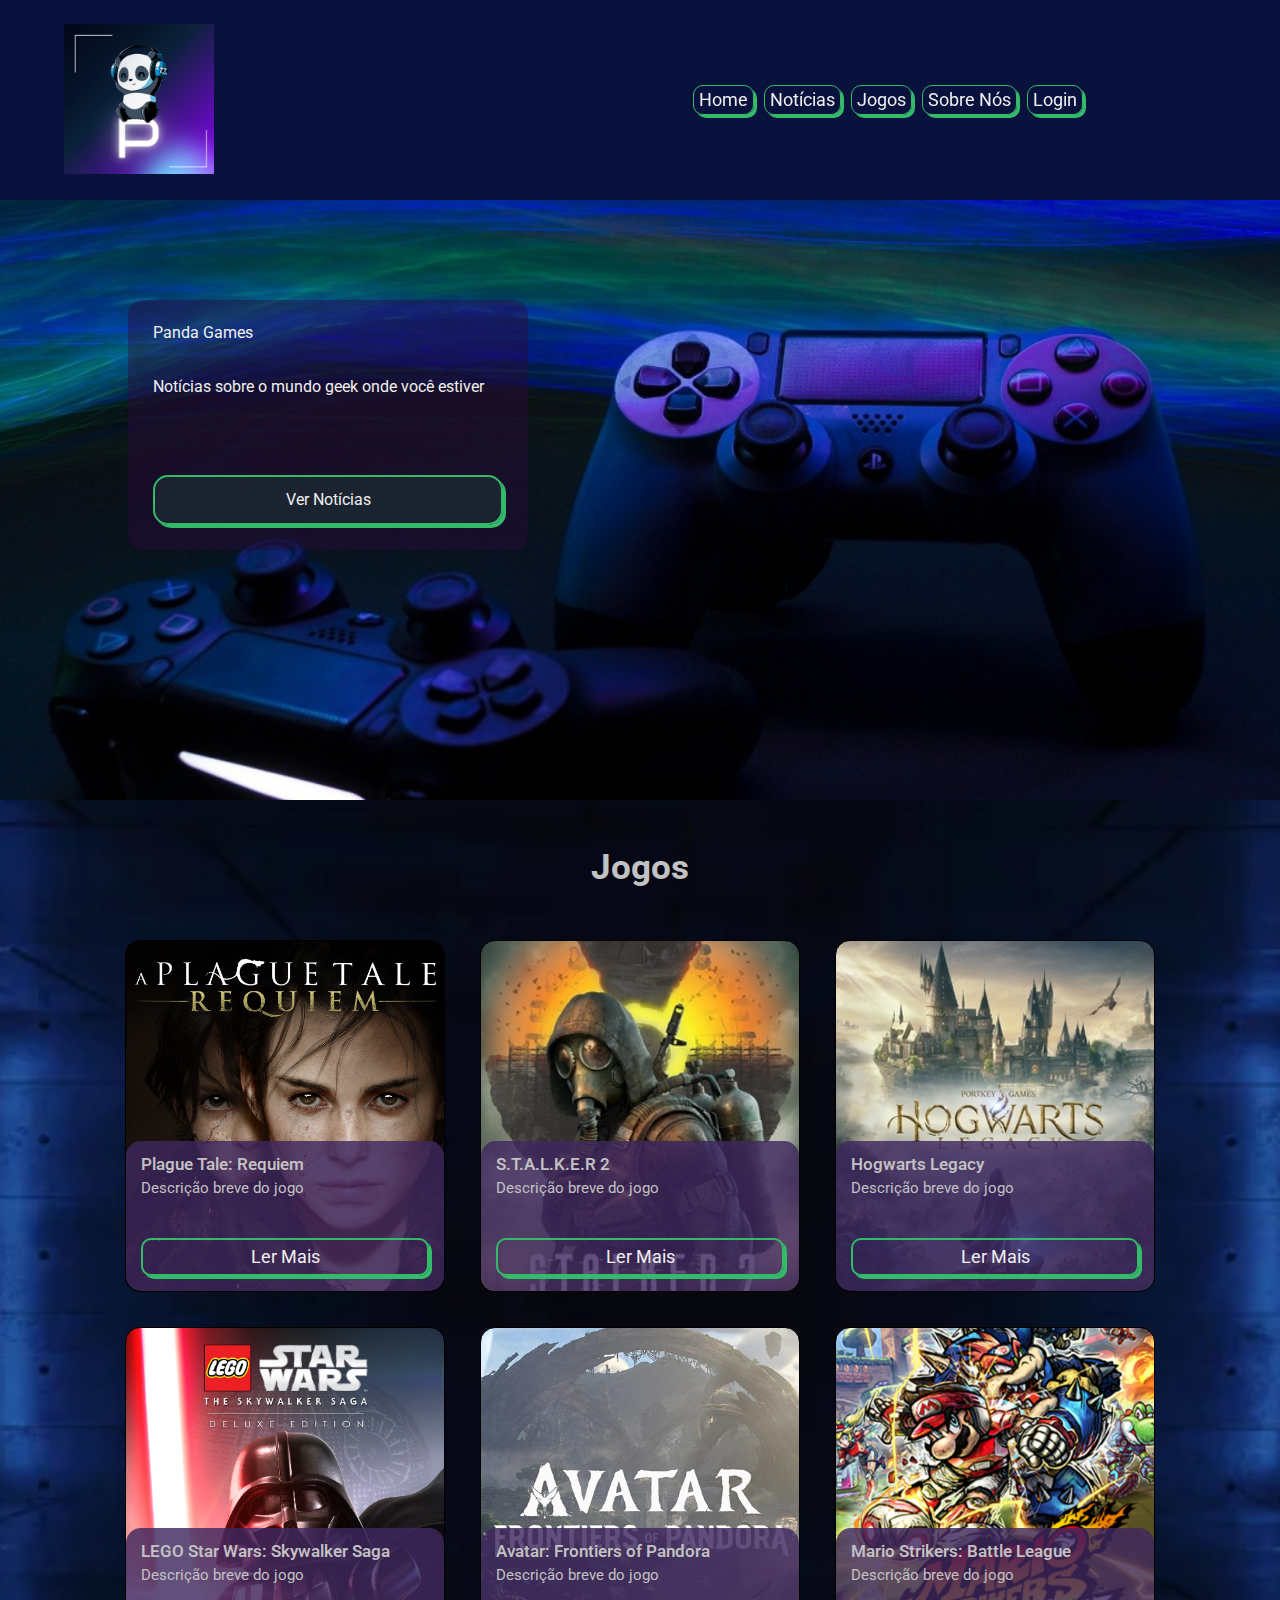
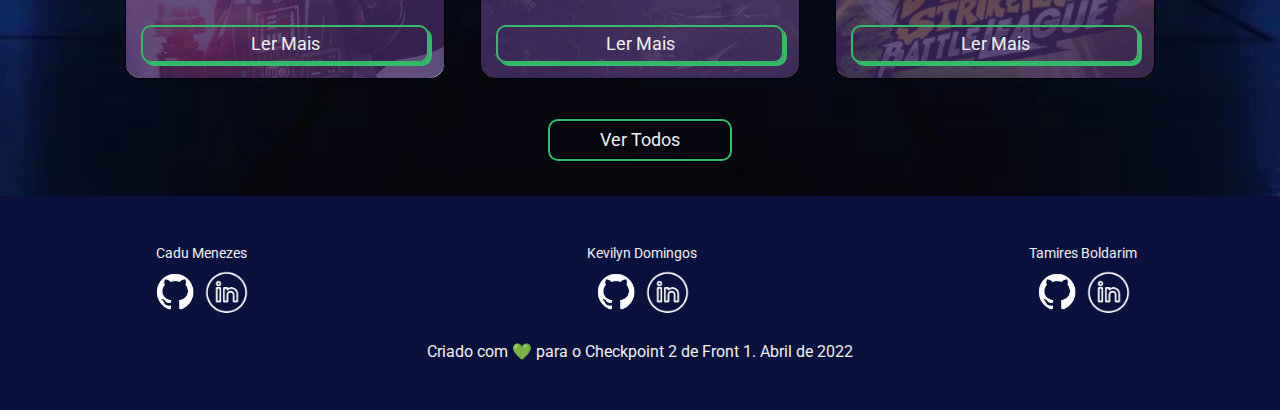
==== index.html @ f85a1b62 "teste do parallax pesado" ====
<!DOCTYPE html>
<html lang="pt-br">
    <head>
        <title>DH | PandaGames</title>
        <link rel="shortcut icon" href="imagens/panda.svg" type="image/x-icon">
        <meta charset="UTF-8">
        <meta name="viewport" content="width=device-width, initial-scale=1">
        <link rel="stylesheet" href="reset/reset.css">
        <link href="css/style.css" rel="stylesheet">
        <link href="css/styleindex.css" rel="stylesheet">
        <link href="https://fonts.googleapis.com/css2?family=Roboto&display=swap" rel="stylesheet">


    </head>
    <body>
        <header>
            <section class="cabecalho" id="cabecalho">
                <section class="logo">
                    <img src="imagens/logo_pandav2.png" alt="logo panda">
                </section>
                <section class="links">
                    <a href="#cabecalho" class="item">Home</a>
                    <a href="html/noticias.html" class="item">Notícias</a>
                    <a href="#jogos" class="item">Jogos</a>
                    <a href="html/sobre.html" class="item">Sobre Nós</a>
                    <a href="html/login.html" class="item">Login</a>
                </section>
            </section>
        </header>

        <main>
            <section class="banner">
                <section class="content-banner">
                    <section class="floating-card">
                        <h1>Panda Games</h1>
                        <p>Notícias sobre o mundo geek onde você estiver</p>
                    </section>
                        <a href="html/noticias.html">Ver Notícias</a>
                </section>
            </section>
            
            <!--Teste do Parallax
            <div class="parallax">
                <div class="parallax__layer parallax__layer__0">
                    <img src="https://s.electerious.com/parallaxscene/p0.png" />
                </div>
                <div class="parallax__layer parallax__layer__1">
                    <img src="https://s.electerious.com/parallaxscene/p1.png" />
                </div>
                <div class="parallax__layer parallax__layer__2">
                    <img src="https://s.electerious.com/parallaxscene/p2.png" />
                </div>
                <div class="parallax__layer parallax__layer__3">
                    <img src="https://s.electerious.com/parallaxscene/p3.png" />
                </div>
                <div class="parallax__layer parallax__layer__4">
                    <img src="https://s.electerious.com/parallaxscene/p4.png" />
                </div>
                <div class="parallax__layer parallax__layer__5">
                    <img src="https://s.electerious.com/parallaxscene/p6.png" />
                </div>
                <div class="parallax__cover"></div>
            </div>
            Fim do teste-->

            <section class="content-jogos" id="jogos">
                <h2>Jogos</h2>
                <section class="content-cards">
                    <section class="cards plague"> <!--Card 1-->
                        <section class="desc-card">
                            <section class="content-desc">
                                <h3>Plague Tale: Requiem</h3>
                                <p>Descrição breve do jogo</p>
                            </section>
                            <a href="html/jogos/plague.html">Ler Mais</a>
                        </section>
                    </section>
                    <section class="cards stalker"><!--Card 2-->
                        <section class="desc-card">
                            <section class="content-desc">
                                <h3>S.T.A.L.K.E.R 2</h3>
                                <p>Descrição breve do jogo</p>
                            </section>
                            <a href="html/jogos/stalker.html">Ler Mais</a>
                        </section>
                    </section>
                    <section class="cards hogwarts"><!--Card 3-->
                        <section class="desc-card">
                            <section class="content-desc">
                                <h3>Hogwarts Legacy</h3>
                                <p>Descrição breve do jogo</p>
                            </section>
                            <a href="html/jogos/hogwarts.html">Ler Mais</a>
                        </section>
                    </section>
                    <section class="cards lego"><!--Card 4-->
                        <section class="desc-card">
                            <section class="content-desc">
                                <h3>LEGO Star Wars: Skywalker Saga</h3>
                                <p>Descrição breve do jogo</p>
                            </section>
                            <a href="html/jogos/legosw.html">Ler Mais</a>
                        </section>
                    </section>
                    <section class="cards avatar"><!--Card 5-->
                        <section class="desc-card">
                            <section class="content-desc">
                                <h3>Avatar: Frontiers of Pandora</h3>
                                <p>Descrição breve do jogo</p>
                            </section>
                            <a href="html/jogos/avatar.html">Ler Mais</a>
                        </section>
                    </section>
                    <section class="cards mario"><!--Card 6-->
                        <section class="desc-card">
                            <section class="content-desc">
                                <h3>Mario Strikers: Battle League</h3>
                                <p>Descrição breve do jogo</p>
                            </section>
                            <a href="html/jogos/mario.html">Ler Mais</a>
                        </section>
                    </section>
                </section>
                <a href="html/jogos.html">Ver Todos</a>
            </section>

            <!--<section class="playlist">
                <iframe style="border-radius:15px" src="https://open.spotify.com/embed/playlist/37i9dQZF1E4B86zDYmtZAm?utm_source=generator" width="80%"  height="380" frameBorder="0" allowfullscreen="" allow="autoplay; clipboard-write; encrypted-media; fullscreen; picture-in-picture"></iframe>
            </section>-->
        </main>

        <footer>
            <section class="rodape">
                <section class="devs">
                    <section class="dev">
                        <h4>Cadu Menezes</h4>
                        <section class="redes">
                            <a href="https://github.com/CaduOMenezes" target="_blank"><img src="imagens/githubvector_branco.png" alt=""></a>
                            <a href="https://www.linkedin.com/in/cadu-menezes/" target="_blank"><img src="imagens/linkedinvector_branco.png" alt=""></a>
                        </section>
                    </section>
                    <!--<section class="dev">
                        <h4>Mahiny de Andrade</h4>
                        <section class="redes">
                            <a href="https://github.com/mahiny" target="_blank"><img src="imagens/githubvector_branco.png" alt=""></a>
                            <a href="https://www.linkedin.com/in/mahiny/" target="_blank"><img src="imagens/linkedinvector_branco.png" alt=""></a>
                        </section>
                    </section>-->
                    <section class="dev">
                        <h4>Kevilyn Domingos</h4>
                        <section class="redes">
                            <a href="https://github.com/Kevilyn" target="_blank"><img src="imagens/githubvector_branco.png" alt=""></a>
                            <a href="https://www.linkedin.com/in/kevilynqueirozdomingos/" target="_blank"><img src="imagens/linkedinvector_branco.png" alt=""></a>
                        </section>
                    </section>
                    <section class="dev">
                        <h4>Tamires Boldarim</h4>
                        <section class="redes">
                            <a href="https://github.com/tamiresboldarim" target="_blank"><img src="imagens/githubvector_branco.png" alt=""></a>
                            <a href="https://www.linkedin.com/in/tamires-luiza-boldarim-40497162/" target="_blank"><img src="imagens/linkedinvector_branco.png" alt=""></a>
                        </section>
                    </section>
                </section>
                <span>Criado com &#128154; para o Checkpoint 2 de Front 1. Abril de 2022</span>
            </section>
        </footer>
    </body>
</html>
---- css/style.css ----
html{
    scroll-behavior: smooth;
    font-family: 'Roboto', sans-serif;
    background-color: #0a113d;
}

html a{
    cursor: url("../imagens/cursor_panda_branco.png"), default;
    text-decoration: none;
    color: #F0F0F0;
}

::-webkit-scrollbar{
    width: 10px;
}
::-webkit-scrollbar-thumb{
    background-color: #33BB69;
    border-radius: 10px ;
    width: 10px;
}
::-webkit-scrollbar-track{
    background-color: #131d5c;
}

::-webkit-scrollbar-track:hover{
    transform: scale(1.1);
    transition: 0.5s;
}
::-webkit-scrollbar-thumb:hover{
    box-shadow: inset  0 0 5px #185430;
}
/*-----------------------------Início do Cabeçalho-------------------------*/
header{
    z-index: 2;
    position: -webkit-sticky;
    position: sticky;
    top: 0;
    display: flex;
    justify-content: center;
    align-items: center;
    background-color: #0a113d9e;
    
    
}
 .cabecalho{
     height: 200px;
     width: 90%;
     display: flex;
     align-items: center;
     justify-content: space-between;
     flex-wrap: wrap;    

 }

 .logo img{
     width: 150px;
 }

.links{
    width: 50%;
    display: flex;
    justify-content: center;
    align-items: center;
    flex-wrap: wrap;
    gap: 10px;
    padding: 10px 40px;
    
}
.links a{
    font-size: 18px;
    text-decoration: none;
    color: #F0F0F0;
    border: 1px solid #33BB69;
    border-radius: 10px;
    padding: 5px;
    box-shadow: #33BB69 3px 3px;
}

.links a:hover{
    background-color: #33BB69;
    transition: 0.4s;
    box-shadow: #ebecf0 3px 3px;
    
}


/*------------------------Fim do cabeçalho--------------------------*/




/*------------------------Início do rodapé-------------------------*/
footer{
    background-color: #0a113d;
    display: flex;
    justify-content: center;
    flex-direction: column;
    align-items: center;
    padding: 25px;
}

.rodape{
    width: 90%;
    display: flex;
    flex-wrap: wrap;
    justify-content: center;
    flex-direction: column;
    align-items: center;
    color: #F0F0F0;
    gap: 25px;
    padding: 25px 0;
}

.devs{
    width: 90%;
    display: flex;
    justify-content: space-between;
    align-items: center;
    flex-wrap: wrap;
    gap: 10px;
}
.dev{
    width: 115px;
    display: flex;
    flex-direction: column;
    flex-wrap: wrap;
    justify-content: center;
    align-items: center;
    gap: 10px;
    font-size: 14px;
}
.dev h4{
    text-align: center;
    width: 120px
}


.redes{
    display:flex;
    flex-direction: row;
    justify-content: center;
    gap: 5px;
    align-items: center;
    flex-wrap: wrap;
}


.redes a img{
    width: 45px;
}

.redes a:hover{
    transform: scale(1.35);
    transition: 0.4s;
    
}
/*------------------------------Fim do rodapé----------------------------*/
---- css/styleindex.css ----
html{
    scroll-behavior: smooth;
    font-family: 'Roboto', sans-serif;
    background-color: #0a113d;
}

html a{
    cursor: url("../imagens/cursor_panda_branco.png"), default;
    text-decoration: none;
    color: #F0F0F0;
}

/*------------------------Início do main----------------------------*/

.banner{
    background-image: url(../imagens/banner1.png);
    background-position: center;
    background-repeat: no-repeat;
    background-size: cover;
    background-attachment: fixed;
    width: 100%;
    min-height: 600px;
    display: flex;
    justify-content:baseline;
    align-items: left;
    flex-direction: column;
}
.banner a:hover{
    box-shadow: #ebecf0 3px 3px;
    background-color: #33BB69;
    transition: 0.4s;
}

.content-banner{
    color: #F0F0F0;
    width: 350px;
    height: 200px;
    padding: 25px;
    display: flex;
    flex-direction: column;
    justify-content: space-between;
    align-content: center;
    gap: 15px;
    border-radius: 15px;
    background-color: #2e0a3d6b;
    position: relative;
    left: 10%;
    top: 100px;
}

.floating-card{
    height: 70px;
    display: flex;
    justify-content: space-between;
    align-items: left;
    flex-direction: column;
}

.content-banner a{
    text-decoration: none;
    color:#F0F0F0;
    background-color: #33bb6920;
    border: 2px solid #33BB69;
    border-radius: 15px;
    padding: 15px 5px;
    display: flex;
    justify-content: center;
    align-items: center;
    box-shadow: #33BB69 3px 3px;
}

/*----------------Parallax-----------------
.parallax {
    perspective: 100px;
    height: 100vh;
    overflow-x: hidden;
    overflow-y: auto;
    position: absolute;
    top: 0;
    left: 50%;
    right: 0;
    bottom: 0;
    margin-left: -1500px;
  }
  
  .parallax__layer{
    position: absolute;
    top: 0;
    right: 0;
    bottom: 0;
    left: 0;
}

  .parallax__layer img{
    display: block;
    position: absolute;
    bottom: 0;
  }
  
  .parallax__cover{
    background: #202020;
    display: block;
    position: absolute;
    top: 100%;
    left: 0;
    right: 0;
    height: 2000px;
    z-index: 2;
  }
  
  $parallax__layers: 5;
  
  @for $i from 0 through $parallax__layers {
    $x: ($parallax__layers - $i) / 2;
    .parallax__layer__#{$i}{
       transform: translateZ(-100 * $x#{px}) scale($x + 1);
    }
  }
---------------- fim doParallax-----------------*/
.content-jogos{
    width: 100%;
    display: flex;
    flex-wrap: wrap;
    flex-direction: column;
    justify-content: center;
    align-items: center;
    gap: 25px;
    padding: 35px 0;
    background-image: url(../imagens/fundo_cards3.webp);
    background-size: cover;
    background-repeat: no-repeat;
    background-position: center;
    color: #c3c2c2;
}
.content-jogos h2{
    font-size: 35px;
    font-weight: 700;
    padding: 15px 0;
}

.content-jogos > a{
    text-decoration: none;
    font-size: 18px;
    color: #F0F0F0;
    display: flex;
    justify-content: center;
    align-items: center;
    padding: 10px 0;
    border: 2px #33BB69 solid;
    border-radius: 10px;
    width: 180px;

}

.content-jogos a:hover{
    box-shadow: #ebecf0 3px 3px;
    background-color: #33BB69;
    transition: 0.4s;
    
}

.content-cards{
     width: 90%;
     display: flex;
     flex-wrap: wrap;
     justify-content: center;
     align-items: center;
     gap: 35px;
     padding: 15px 0;
}

.cards{
    width: 25%;
    min-width: 210px;
    border: 1px solid black;
    border-radius: 15px;
    display: flex;
    justify-content: flex-end;
    flex-direction: column;
    align-items:center;
    padding: 0 15px;
    height: 350px;
    color: #c3c2c2;
    
}

.cards:hover{
    transform: scale(1.1);
    transition: 0.4s;
    
}

.desc-card{
    width: 100%;
    display: flex;
    justify-content: space-between;
    flex-wrap: wrap;
    flex-direction: column;
    padding: 15px;
    background-color: #3f275ed0;
    border-radius: 15px;
    min-height: 120px;
}

.desc-card a{
    text-decoration: none;
    font-size: 18px;
    color: #F0F0F0;
    display: flex;
    justify-content: center;
    align-items: center;
    padding: 8px 0;
    border: 2px #33BB69 solid;
    border-radius: 10px;
    box-shadow: #33BB69 3px 3px;
}

.content-desc{
    display: flex;
    flex-direction: column;
    justify-content:space-between;
    gap: 8px;
}

.content-desc h3{
    font-size: 17px;
    font-weight: 550;
}

.content-desc p{
    font-size: 15px;
}

.plague{
    background-image: url(../imagens/plague_card.jpg);
    background-size: cover;

}
.stalker{
    background-image: url(../imagens/stalker.jpg);
    background-size: cover;
    background-repeat: no-repeat;
    background-position: center;
}

.hogwarts{
    background-image: url(../imagens/Hogwarts-Legacy-cover.jpg);
    background-size: cover;
    background-repeat: no-repeat;
    background-position: center;
}

.lego{
    background-image: url(../imagens/lego_skywalker.webp);
    background-size: cover;
    background-repeat: no-repeat;
    background-position: center;
}

.avatar{
    background-image: url(../imagens/avatar_card.jpg);
    background-size: cover;
    background-repeat: no-repeat;
    background-position: center;
}

.mario{
    background-image: url(../imagens/mario_card.jpg);
    background-size: cover;
    background-repeat: no-repeat;
    background-position: center;
}

/*------------------------Fim do main-------------------------------*/
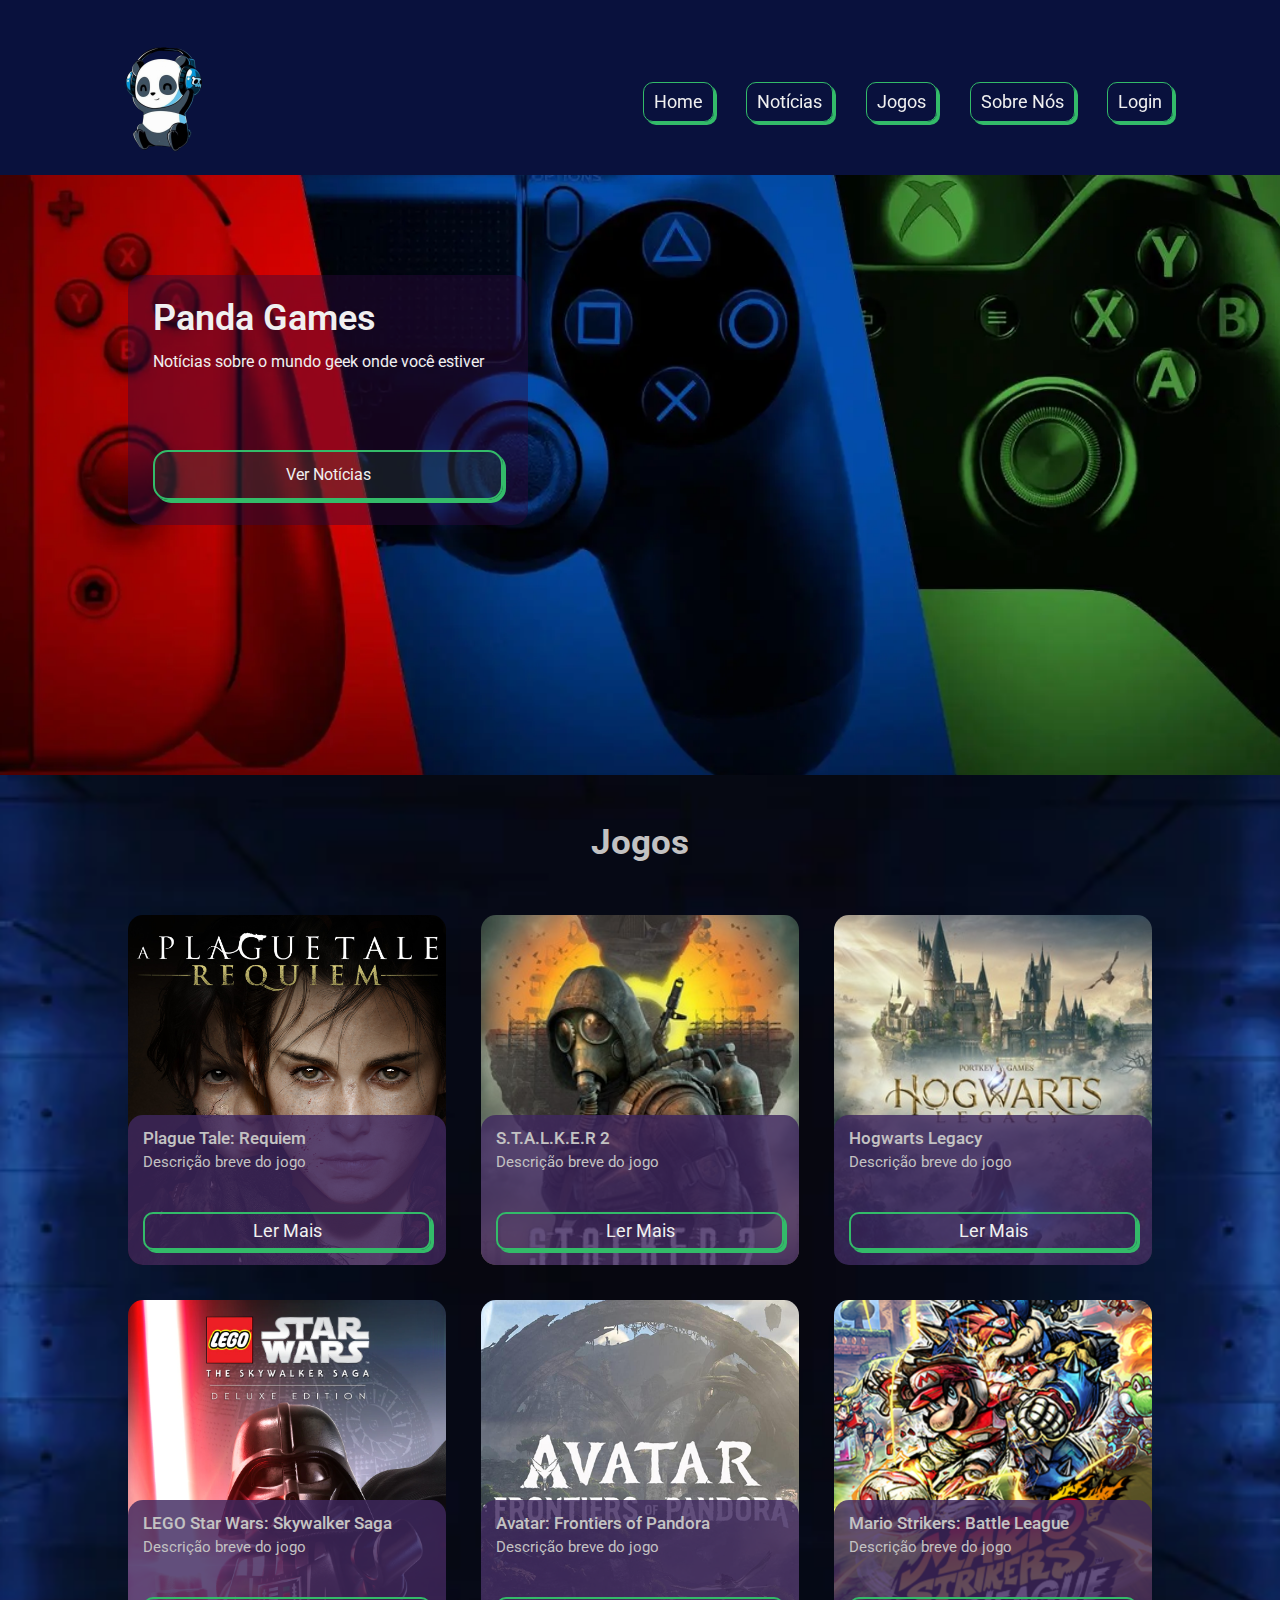
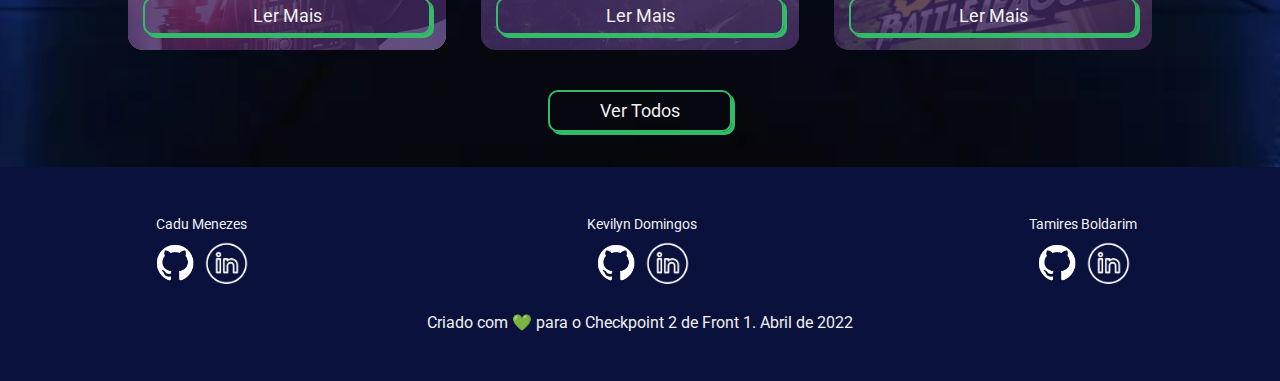
==== commit 67e25807: "ajeitando logo" ====
--- a/index.html
+++ b/index.html
@@ -2,7 +2,7 @@
 <html lang="pt-br">
     <head>
         <title>DH | PandaGames</title>
-        <link rel="shortcut icon" href="imagens/panda.svg" type="image/x-icon">
+        <link rel="icon" href="imagens/logo_pandav2.png" >
         <meta charset="UTF-8">
         <meta name="viewport" content="width=device-width, initial-scale=1">
         <link rel="stylesheet" href="reset/reset.css">
@@ -16,7 +16,7 @@
         <header>
             <section class="cabecalho" id="cabecalho">
                 <section class="logo">
-                    <img src="imagens/logo_pandav2.png" alt="logo panda">
+                    <img src="imagens/logo_panda_solo.png" alt="logo panda">
                 </section>
                 <section class="links">
                     <a href="#cabecalho" class="item">Home</a>
--- a/css/style.css
+++ b/css/style.css
@@ -44,7 +44,7 @@
     
 }
  .cabecalho{
-     height: 200px;
+     height: 175px;
      width: 90%;
      display: flex;
      align-items: center;
@@ -54,17 +54,17 @@
  }
 
  .logo img{
-     width: 150px;
+     width: 200px;
  }
 
 .links{
     width: 50%;
     display: flex;
-    justify-content: center;
+    justify-content: space-evenly;
     align-items: center;
     flex-wrap: wrap;
     gap: 10px;
-    padding: 10px 40px;
+    padding: 10px 20px;
     
 }
 .links a{
@@ -73,7 +73,7 @@
     color: #F0F0F0;
     border: 1px solid #33BB69;
     border-radius: 10px;
-    padding: 5px;
+    padding: 10px ;
     box-shadow: #33BB69 3px 3px;
 }
 
--- a/css/styleindex.css
+++ b/css/styleindex.css
@@ -15,7 +15,7 @@
 /*------------------------Início do main----------------------------*/
 
 .banner{
-    background-image: url(../imagens/banner1.png);
+    background-image: url(../imagens/controles.webp);
     background-position: center;
     background-repeat: no-repeat;
     background-size: cover;
@@ -56,6 +56,11 @@
     justify-content: space-between;
     align-items: left;
     flex-direction: column;
+}
+
+.floating-card h1{
+    font-size: 36px;
+    font-weight: 600;
 }
 
 .content-banner a{
@@ -151,6 +156,7 @@
     border: 2px #33BB69 solid;
     border-radius: 10px;
     width: 180px;
+    box-shadow: #33BB69 3px 3px;
 
 }
 
@@ -174,7 +180,6 @@
 .cards{
     width: 25%;
     min-width: 210px;
-    border: 1px solid black;
     border-radius: 15px;
     display: flex;
     justify-content: flex-end;
@@ -273,4 +278,15 @@
     background-position: center;
 }
 
-/*------------------------Fim do main-------------------------------*/+/*------------------------Fim do main-------------------------------*/
+
+
+@media only screen and (min-width:1400px) {
+    .cards{
+        width: 30%;
+        min-width: 300px;
+        max-width: 450px;
+        height: 600px;
+        
+    }
+}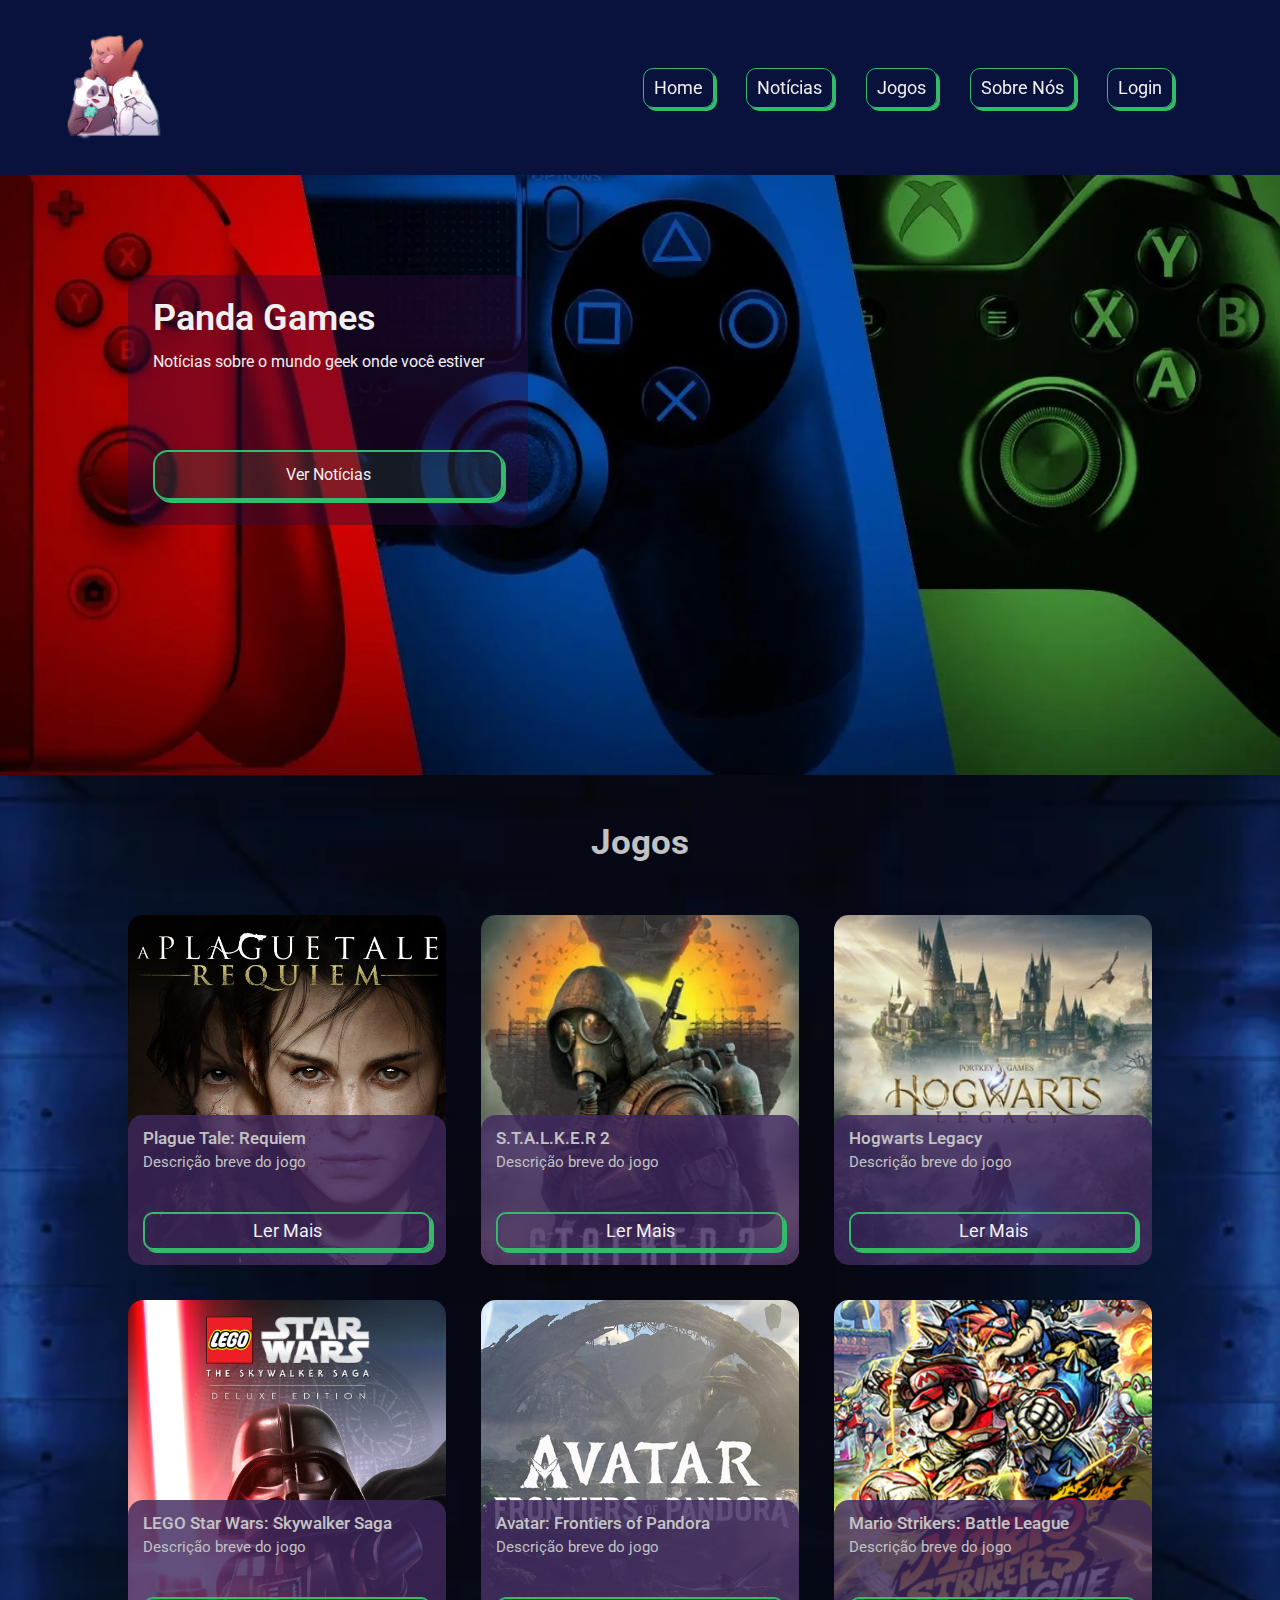
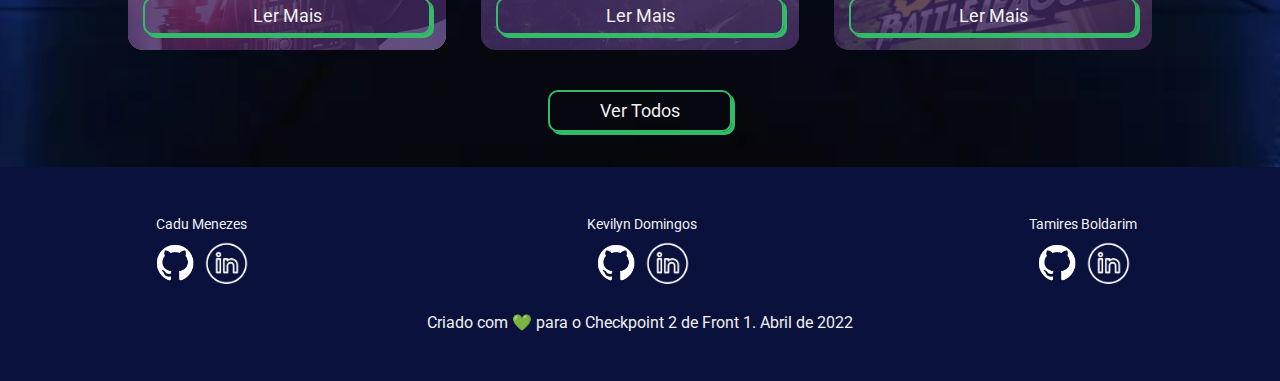
==== commit 97d2e3ce: "colocando o header" ====
--- a/index.html
+++ b/index.html
@@ -2,7 +2,7 @@
 <html lang="pt-br">
     <head>
         <title>DH | PandaGames</title>
-        <link rel="icon" href="imagens/logo_pandav2.png" >
+        <link rel="icon" href="imagens/p_tab.png" >
         <meta charset="UTF-8">
         <meta name="viewport" content="width=device-width, initial-scale=1">
         <link rel="stylesheet" href="reset/reset.css">
@@ -16,12 +16,12 @@
         <header>
             <section class="cabecalho" id="cabecalho">
                 <section class="logo">
-                    <img src="imagens/logo_panda_solo.png" alt="logo panda">
+                    <img src="imagens/tresursos.png" alt="logo panda">
                 </section>
                 <section class="links">
-                    <a href="#cabecalho" class="item">Home</a>
+                    <a href="index.html" class="item">Home</a>
                     <a href="html/noticias.html" class="item">Notícias</a>
-                    <a href="#jogos" class="item">Jogos</a>
+                    <a href="html/jogos.html" class="item">Jogos</a>
                     <a href="html/sobre.html" class="item">Sobre Nós</a>
                     <a href="html/login.html" class="item">Login</a>
                 </section>
--- a/css/style.css
+++ b/css/style.css
@@ -54,7 +54,7 @@
  }
 
  .logo img{
-     width: 200px;
+     width: 100px;
  }
 
 .links{
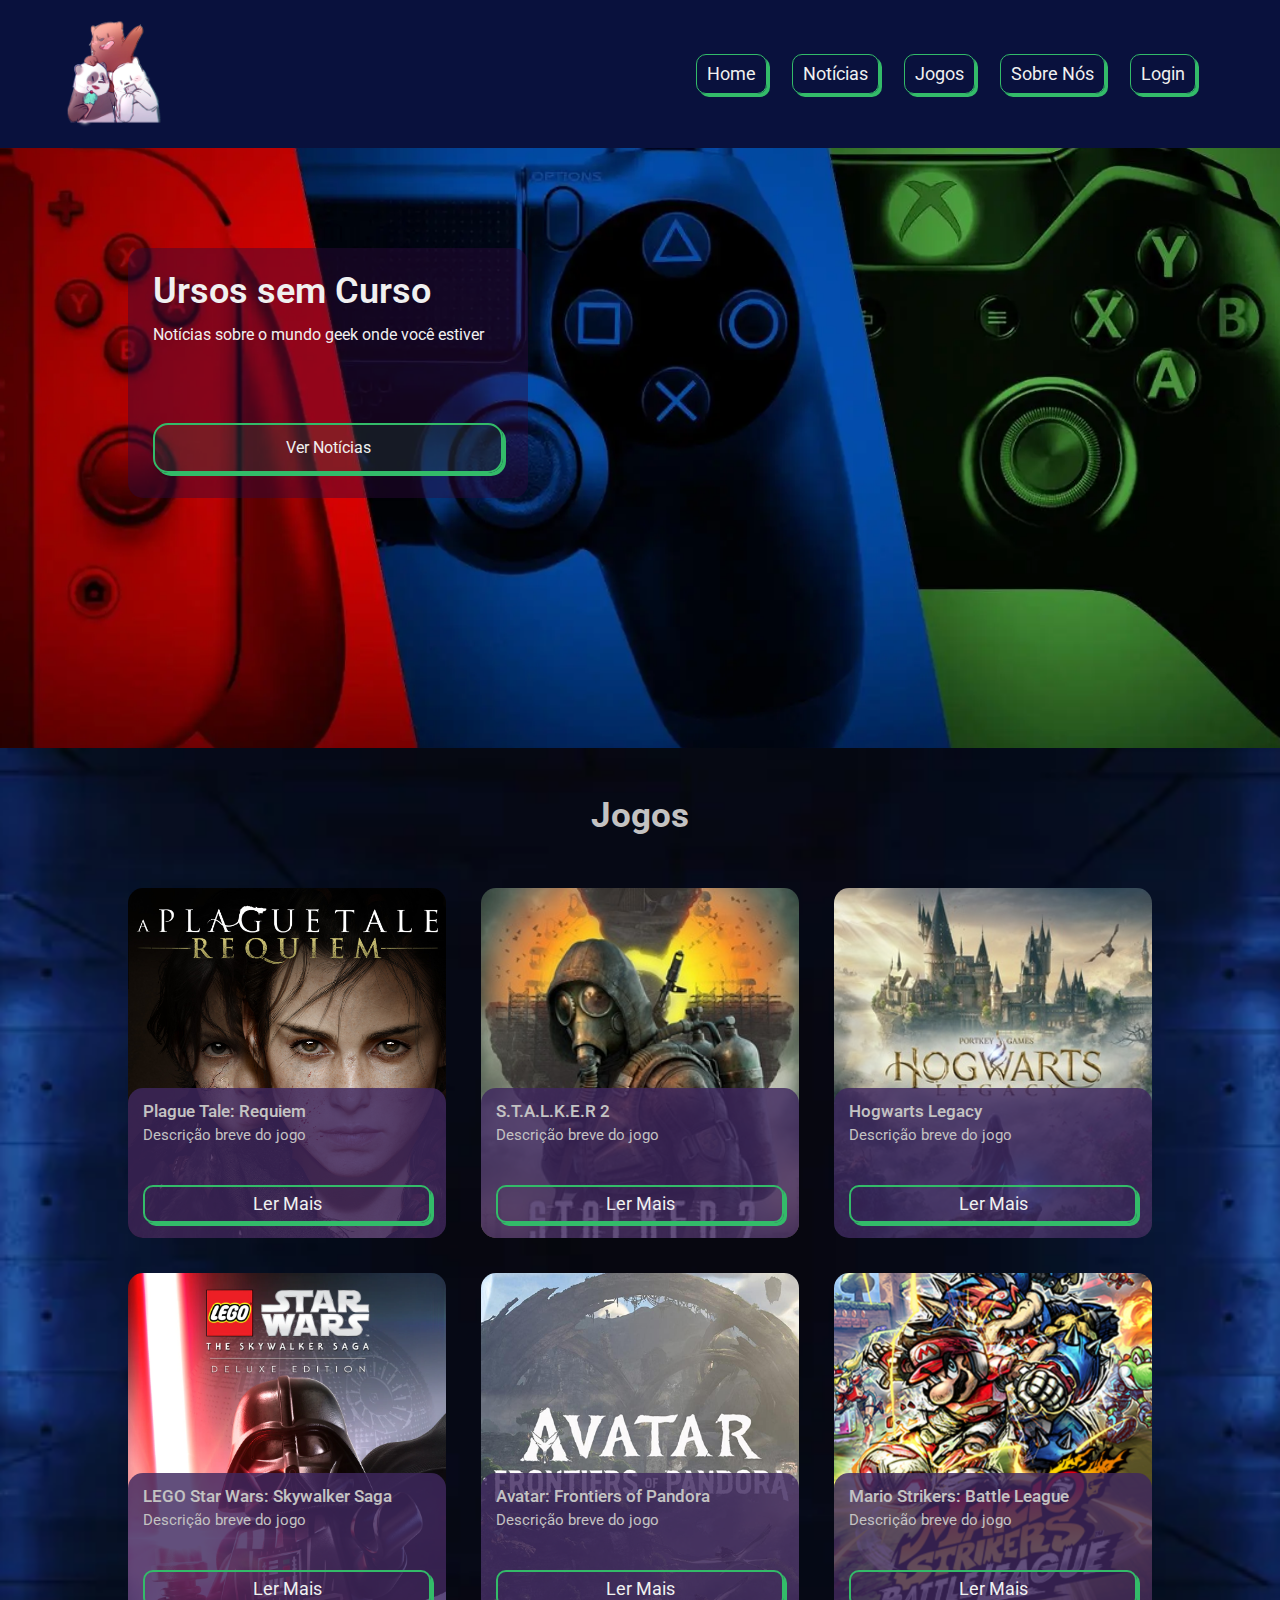
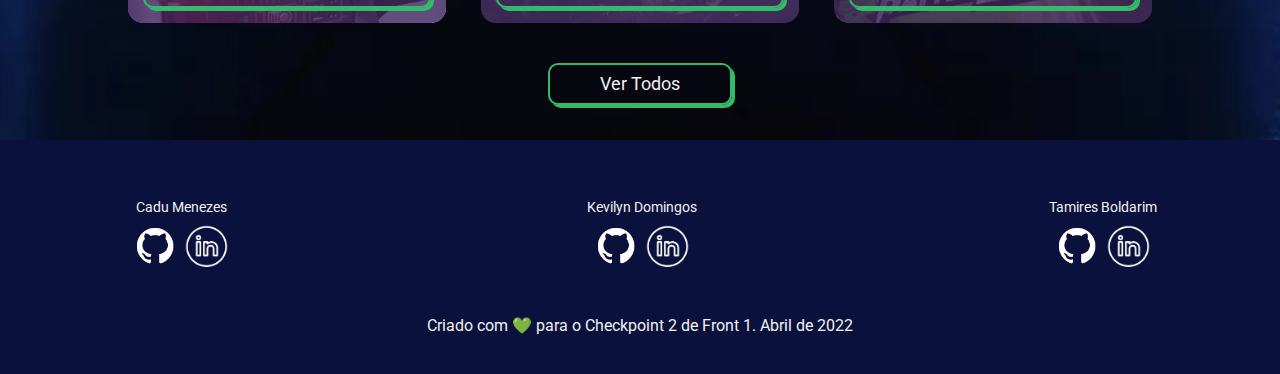
==== commit e3eafbda: "ajeitando" ====
--- a/index.html
+++ b/index.html
@@ -1,7 +1,7 @@
 <!DOCTYPE html>
 <html lang="pt-br">
     <head>
-        <title>DH | PandaGames</title>
+        <title>DH | Ursos sem Curso</title>
         <link rel="icon" href="imagens/p_tab.png" >
         <meta charset="UTF-8">
         <meta name="viewport" content="width=device-width, initial-scale=1">
@@ -21,7 +21,7 @@
                 <section class="links">
                     <a href="index.html" class="item">Home</a>
                     <a href="html/noticias.html" class="item">Notícias</a>
-                    <a href="html/jogos.html" class="item">Jogos</a>
+                    <a href="#jogos" class="item">Jogos</a>
                     <a href="html/sobre.html" class="item">Sobre Nós</a>
                     <a href="html/login.html" class="item">Login</a>
                 </section>
@@ -32,36 +32,36 @@
             <section class="banner">
                 <section class="content-banner">
                     <section class="floating-card">
-                        <h1>Panda Games</h1>
+                        <h1>Ursos sem Curso</h1>
                         <p>Notícias sobre o mundo geek onde você estiver</p>
                     </section>
                         <a href="html/noticias.html">Ver Notícias</a>
                 </section>
             </section>
             
-            <!--Teste do Parallax
-            <div class="parallax">
-                <div class="parallax__layer parallax__layer__0">
-                    <img src="https://s.electerious.com/parallaxscene/p0.png" />
-                </div>
-                <div class="parallax__layer parallax__layer__1">
-                    <img src="https://s.electerious.com/parallaxscene/p1.png" />
-                </div>
-                <div class="parallax__layer parallax__layer__2">
-                    <img src="https://s.electerious.com/parallaxscene/p2.png" />
-                </div>
-                <div class="parallax__layer parallax__layer__3">
-                    <img src="https://s.electerious.com/parallaxscene/p3.png" />
-                </div>
-                <div class="parallax__layer parallax__layer__4">
-                    <img src="https://s.electerious.com/parallaxscene/p4.png" />
-                </div>
-                <div class="parallax__layer parallax__layer__5">
-                    <img src="https://s.electerious.com/parallaxscene/p6.png" />
-                </div>
-                <div class="parallax__cover"></div>
-            </div>
-            Fim do teste-->
+
+           <!--<div class="parallax">
+                    <div class="parallax__layer parallax__layer__0">
+                        <img src="parallax/p0.png" />
+                    </div>
+                    <div class="parallax__layer parallax__layer__1">
+                        <img src="parallax/p1.png" />
+                    </div>
+                    <div class="parallax__layer parallax__layer__2">
+                        <img src="parallax/p2.png" />
+                    </div>
+                    <div class="parallax__layer parallax__layer__3">
+                        <img src="parallax/p3.png" />
+                    </div>
+                    <div class="parallax__layer parallax__layer__4">
+                        <img src="parallax/p4.png" />
+                    </div>
+                    <div class="parallax__layer parallax__layer__5">
+                        <img src="parallax/p5.png" />
+                    </div>
+                    <div class="parallax__cover"></div>
+                </div>-->
+
 
             <section class="content-jogos" id="jogos">
                 <h2>Jogos</h2>
@@ -139,13 +139,6 @@
                             <a href="https://www.linkedin.com/in/cadu-menezes/" target="_blank"><img src="imagens/linkedinvector_branco.png" alt=""></a>
                         </section>
                     </section>
-                    <!--<section class="dev">
-                        <h4>Mahiny de Andrade</h4>
-                        <section class="redes">
-                            <a href="https://github.com/mahiny" target="_blank"><img src="imagens/githubvector_branco.png" alt=""></a>
-                            <a href="https://www.linkedin.com/in/mahiny/" target="_blank"><img src="imagens/linkedinvector_branco.png" alt=""></a>
-                        </section>
-                    </section>-->
                     <section class="dev">
                         <h4>Kevilyn Domingos</h4>
                         <section class="redes">
@@ -161,7 +154,7 @@
                         </section>
                     </section>
                 </section>
-                <span>Criado com &#128154; para o Checkpoint 2 de Front 1. Abril de 2022</span>
+                <p>Criado com &#128154; para o Checkpoint 2 de Front 1. Abril de 2022</p>
             </section>
         </footer>
     </body>
--- a/css/style.css
+++ b/css/style.css
@@ -32,10 +32,6 @@
 }
 /*-----------------------------Início do Cabeçalho-------------------------*/
 header{
-    z-index: 2;
-    position: -webkit-sticky;
-    position: sticky;
-    top: 0;
     display: flex;
     justify-content: center;
     align-items: center;
@@ -44,7 +40,6 @@
     
 }
  .cabecalho{
-     height: 175px;
      width: 90%;
      display: flex;
      align-items: center;
@@ -55,22 +50,27 @@
 
  .logo img{
      width: 100px;
+     padding: 15px 0;
  }
 
 .links{
-    width: 50%;
-    display: flex;
-    justify-content: space-evenly;
-    align-items: center;
-    flex-wrap: wrap;
-    gap: 10px;
+    width: 70%;
+    display: flex;
+    justify-content: flex-end;
+    align-items: center;
+    flex-wrap: wrap;
+    gap: 25px;
     padding: 10px 20px;
+    min-width: 500px;
     
 }
 .links a{
     font-size: 18px;
     text-decoration: none;
     color: #F0F0F0;
+    display: flex;
+    justify-content: center;
+    align-items: center;
     border: 1px solid #33BB69;
     border-radius: 10px;
     padding: 10px ;
@@ -84,6 +84,66 @@
     
 }
 
+@media only screen and (max-width:700px) {
+
+    header{
+
+        display: flex;
+        justify-content: center;
+        align-items: center;
+        background-color: #0a113d9e; 
+    }
+
+    .cabecalho{
+        display: flex;
+        align-items: center;
+        justify-content: center;
+        flex-wrap: wrap; 
+        padding: 15px 0;
+        gap: 10px;   
+   
+    }
+
+    .links{
+        width: 100%;
+        display: flex;
+        justify-content: center;
+        align-items: center;
+        flex-wrap: wrap;
+        flex-direction: column;
+        gap: 10px;
+        padding: 15px;
+        
+    }
+
+    .links a{
+        font-size: 18px;
+        text-decoration: none;
+        color: #F0F0F0;
+        border: 1px solid #33BB69;
+        border-radius: 10px;
+        padding: 15px 0 ;
+        box-shadow: #33BB69 3px 3px;
+        width: 80%;
+    }
+
+
+    .devs{
+        width: 90%;
+        display: flex;
+        justify-content: center;
+        align-items: center;
+        flex-direction: column;     
+    }
+
+    .devs span{
+        display: flex;
+        justify-content: center;
+        align-items: center;
+    }
+}
+
+
 
 /*------------------------Fim do cabeçalho--------------------------*/
 
@@ -97,7 +157,7 @@
     justify-content: center;
     flex-direction: column;
     align-items: center;
-    padding: 25px;
+    padding: 15px 0;
 }
 
 .rodape{
@@ -129,6 +189,7 @@
     align-items: center;
     gap: 10px;
     font-size: 14px;
+    padding: 20px 0;
 }
 .dev h4{
     text-align: center;
--- a/css/styleindex.css
+++ b/css/styleindex.css
@@ -42,7 +42,7 @@
     flex-direction: column;
     justify-content: space-between;
     align-content: center;
-    gap: 15px;
+    gap: 25px;
     border-radius: 15px;
     background-color: #2e0a3d6b;
     position: relative;
@@ -76,7 +76,7 @@
     box-shadow: #33BB69 3px 3px;
 }
 
-/*----------------Parallax-----------------
+
 .parallax {
     perspective: 100px;
     height: 100vh;
@@ -123,7 +123,7 @@
        transform: translateZ(-100 * $x#{px}) scale($x + 1);
     }
   }
----------------- fim doParallax-----------------*/
+
 .content-jogos{
     width: 100%;
     display: flex;
@@ -289,4 +289,12 @@
         height: 600px;
         
     }
+}
+
+@media only screen and (max-width:500px) {
+    .content-banner{
+        width: 300px;
+        height: 200px;
+    }
+
 }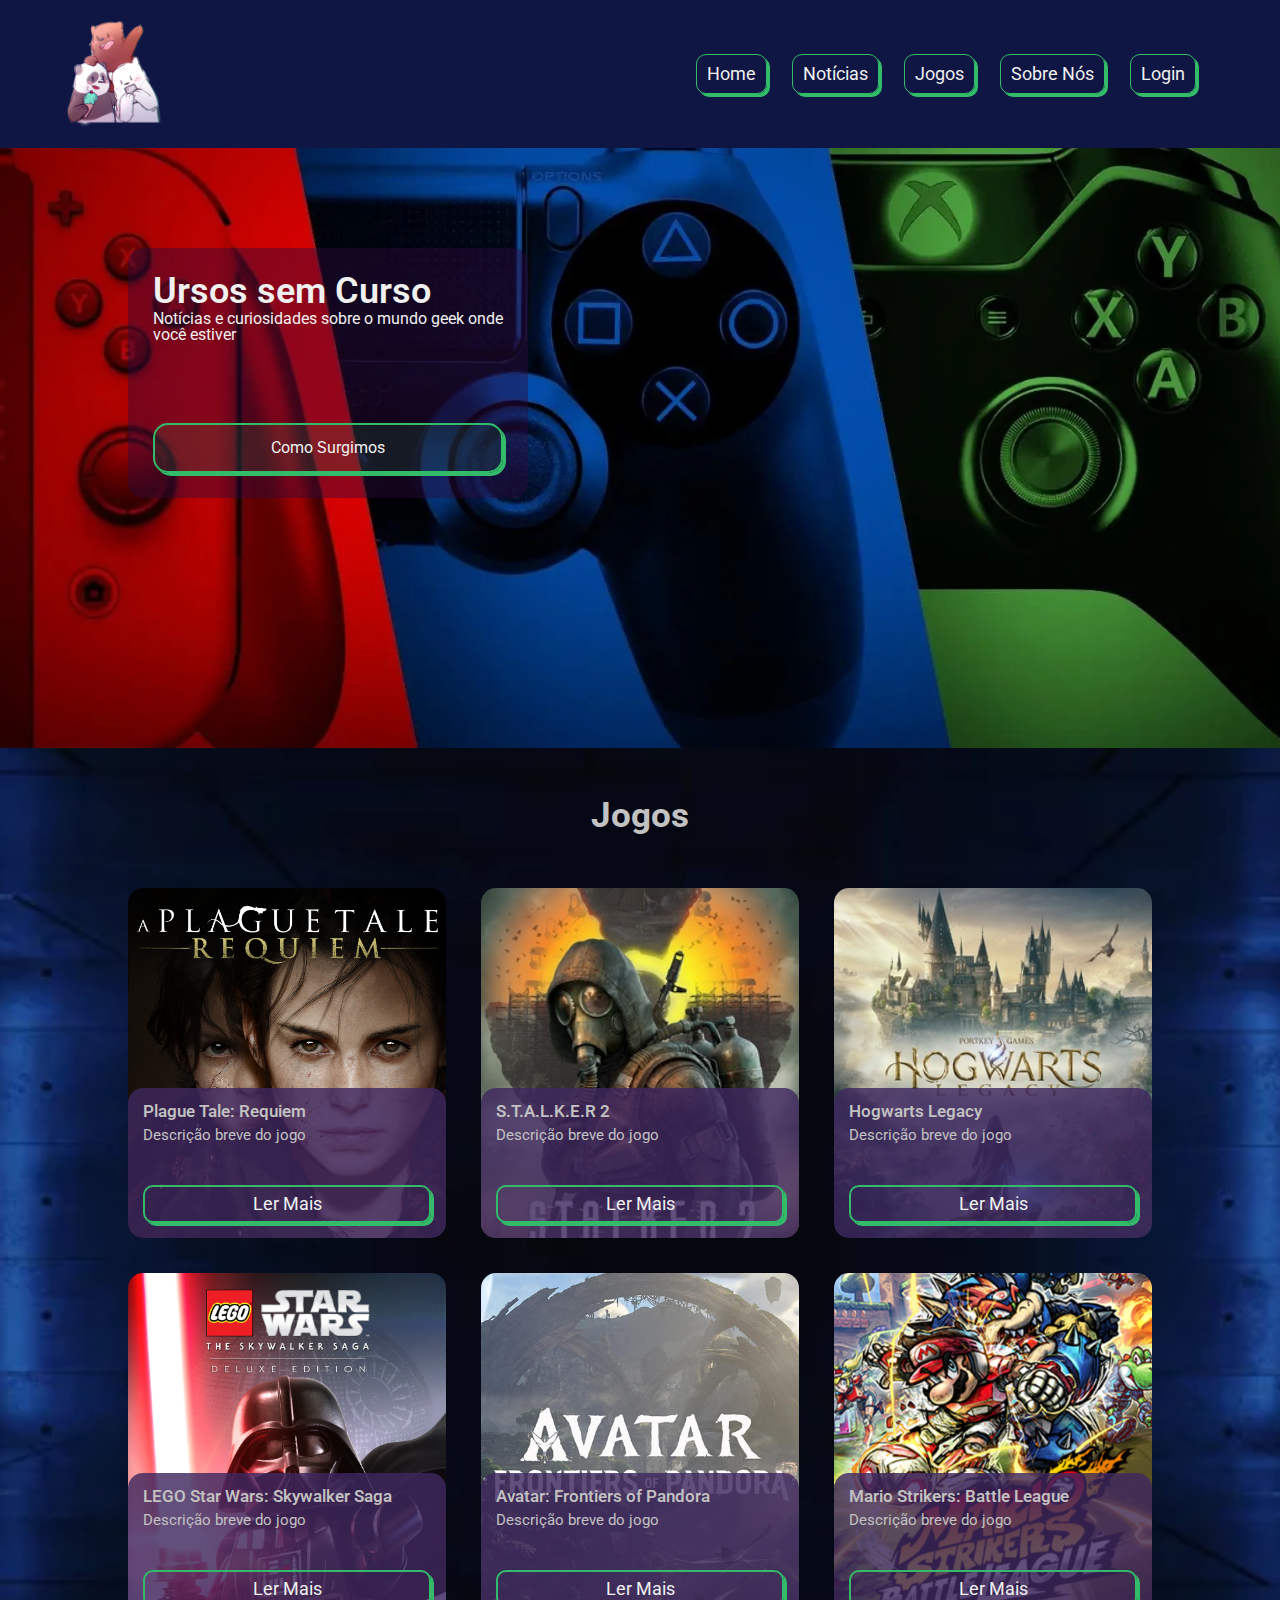
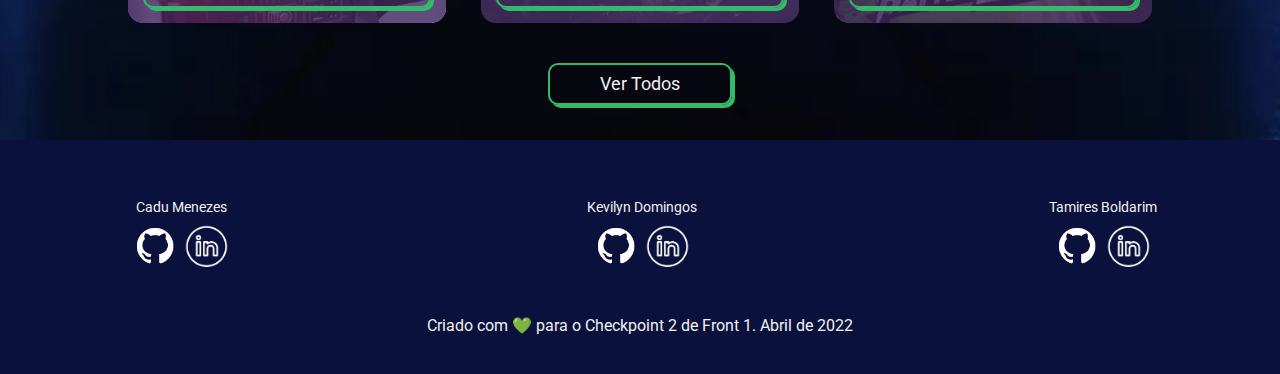
==== commit d939fa89: "final" ====
--- a/index.html
+++ b/index.html
@@ -20,7 +20,7 @@
                 </section>
                 <section class="links">
                     <a href="index.html" class="item">Home</a>
-                    <a href="html/noticias.html" class="item">Notícias</a>
+                    <a href="../html/noticias.html" class="item">Notícias</a>
                     <a href="#jogos" class="item">Jogos</a>
                     <a href="html/sobre.html" class="item">Sobre Nós</a>
                     <a href="html/login.html" class="item">Login</a>
@@ -33,9 +33,9 @@
                 <section class="content-banner">
                     <section class="floating-card">
                         <h1>Ursos sem Curso</h1>
-                        <p>Notícias sobre o mundo geek onde você estiver</p>
+                        <p>Notícias e curiosidades sobre o mundo geek onde você estiver</p>
                     </section>
-                        <a href="html/noticias.html">Ver Notícias</a>
+                        <a href="html/sobre.html">Como Surgimos</a>
                 </section>
             </section>
             
--- a/css/styleindex.css
+++ b/css/styleindex.css
@@ -3,7 +3,7 @@
 html{
     scroll-behavior: smooth;
     font-family: 'Roboto', sans-serif;
-    background-color: #0a113d;
+    background-color: #1A1E4D;
 }
 
 html a{
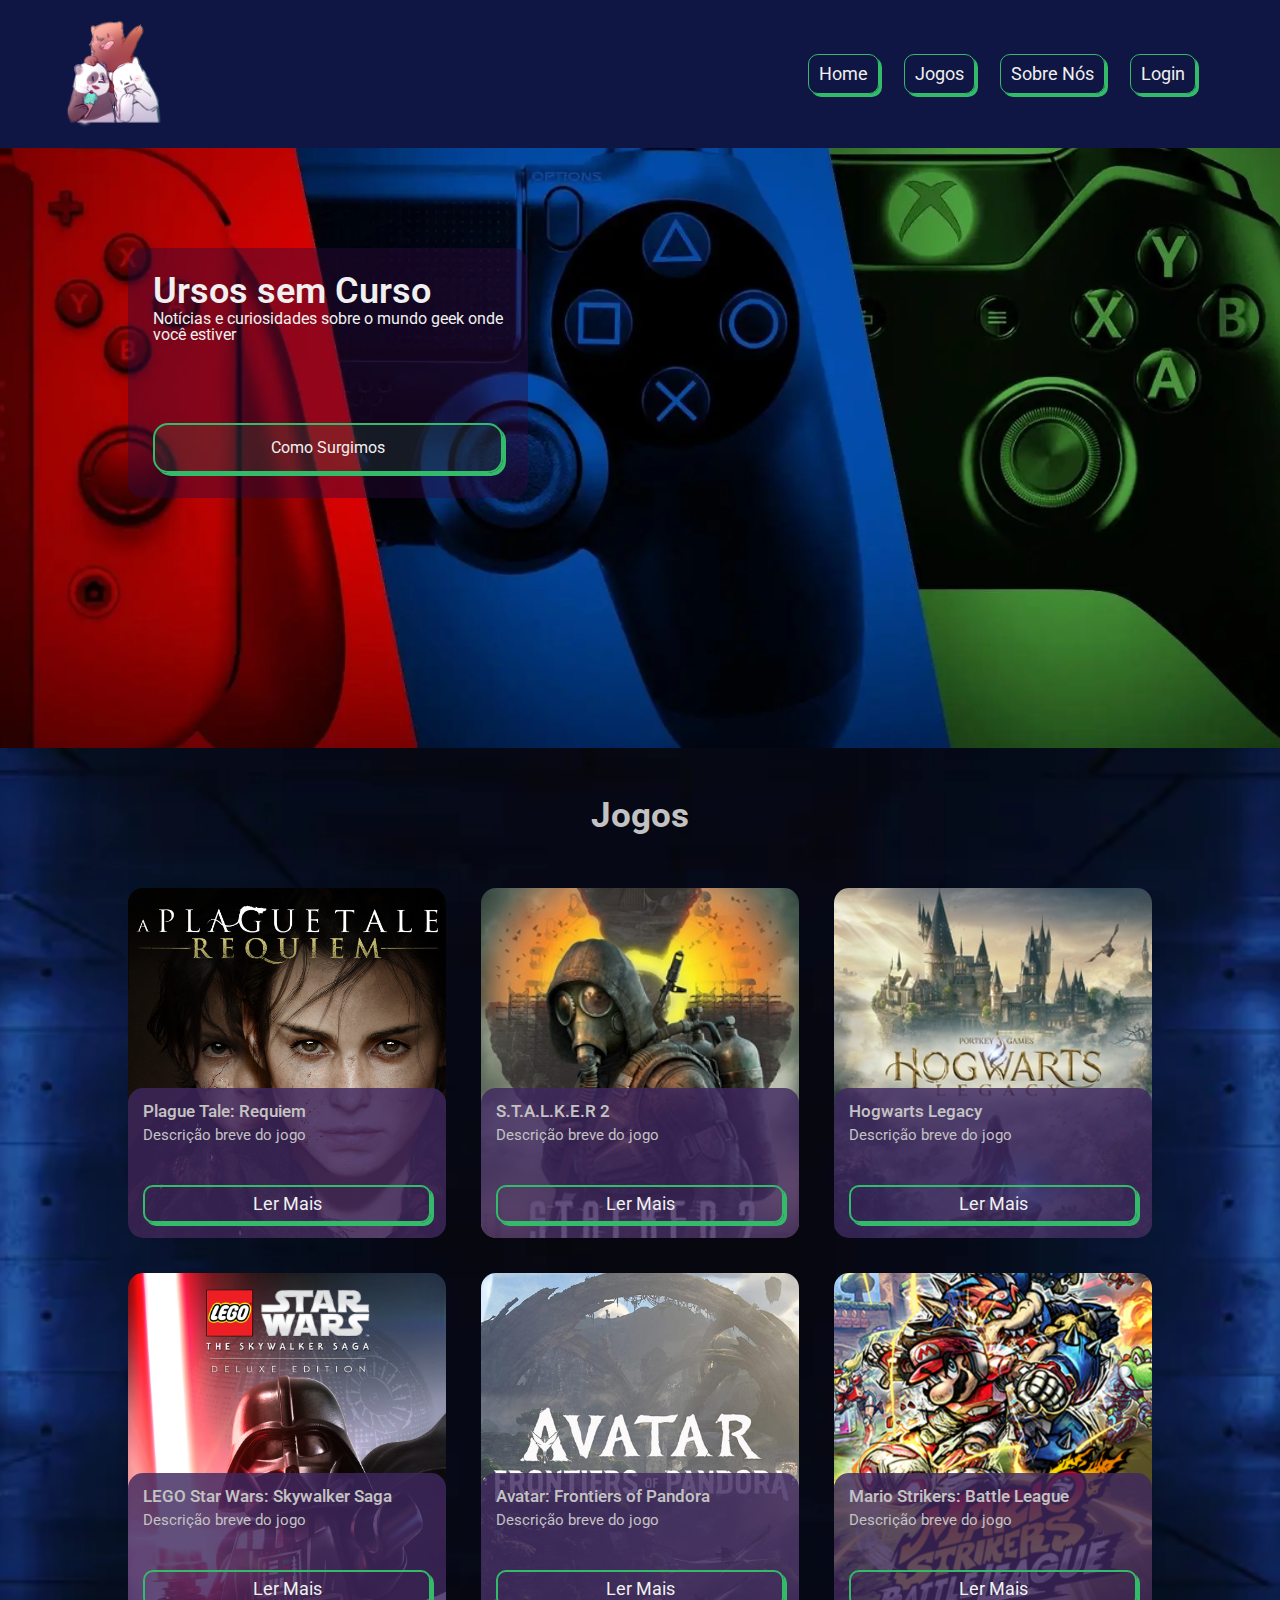
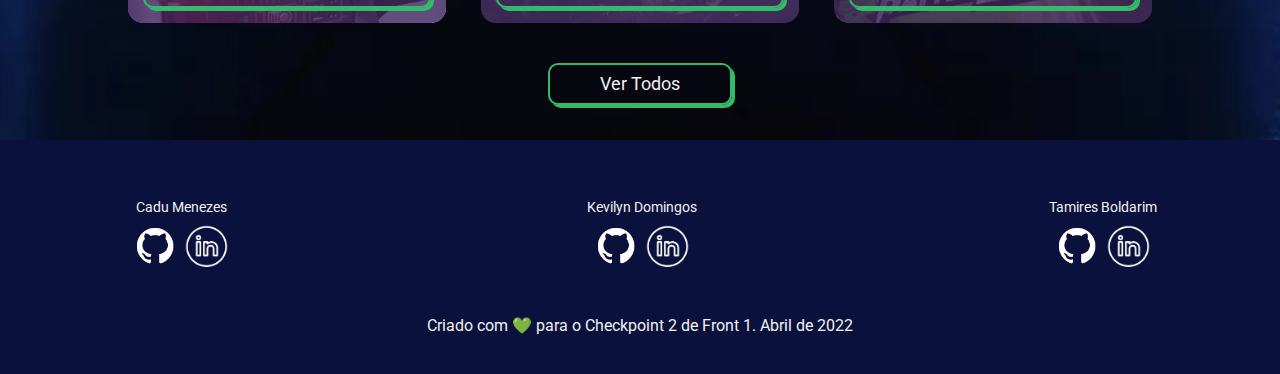
==== commit 7efd953f: "retirando a aba notícias" ====
--- a/index.html
+++ b/index.html
@@ -20,7 +20,7 @@
                 </section>
                 <section class="links">
                     <a href="index.html" class="item">Home</a>
-                    <a href="../html/noticias.html" class="item">Notícias</a>
+                    <!--<a href="/html/noticias.html" class="item">Notícias</a>-->
                     <a href="#jogos" class="item">Jogos</a>
                     <a href="html/sobre.html" class="item">Sobre Nós</a>
                     <a href="html/login.html" class="item">Login</a>
